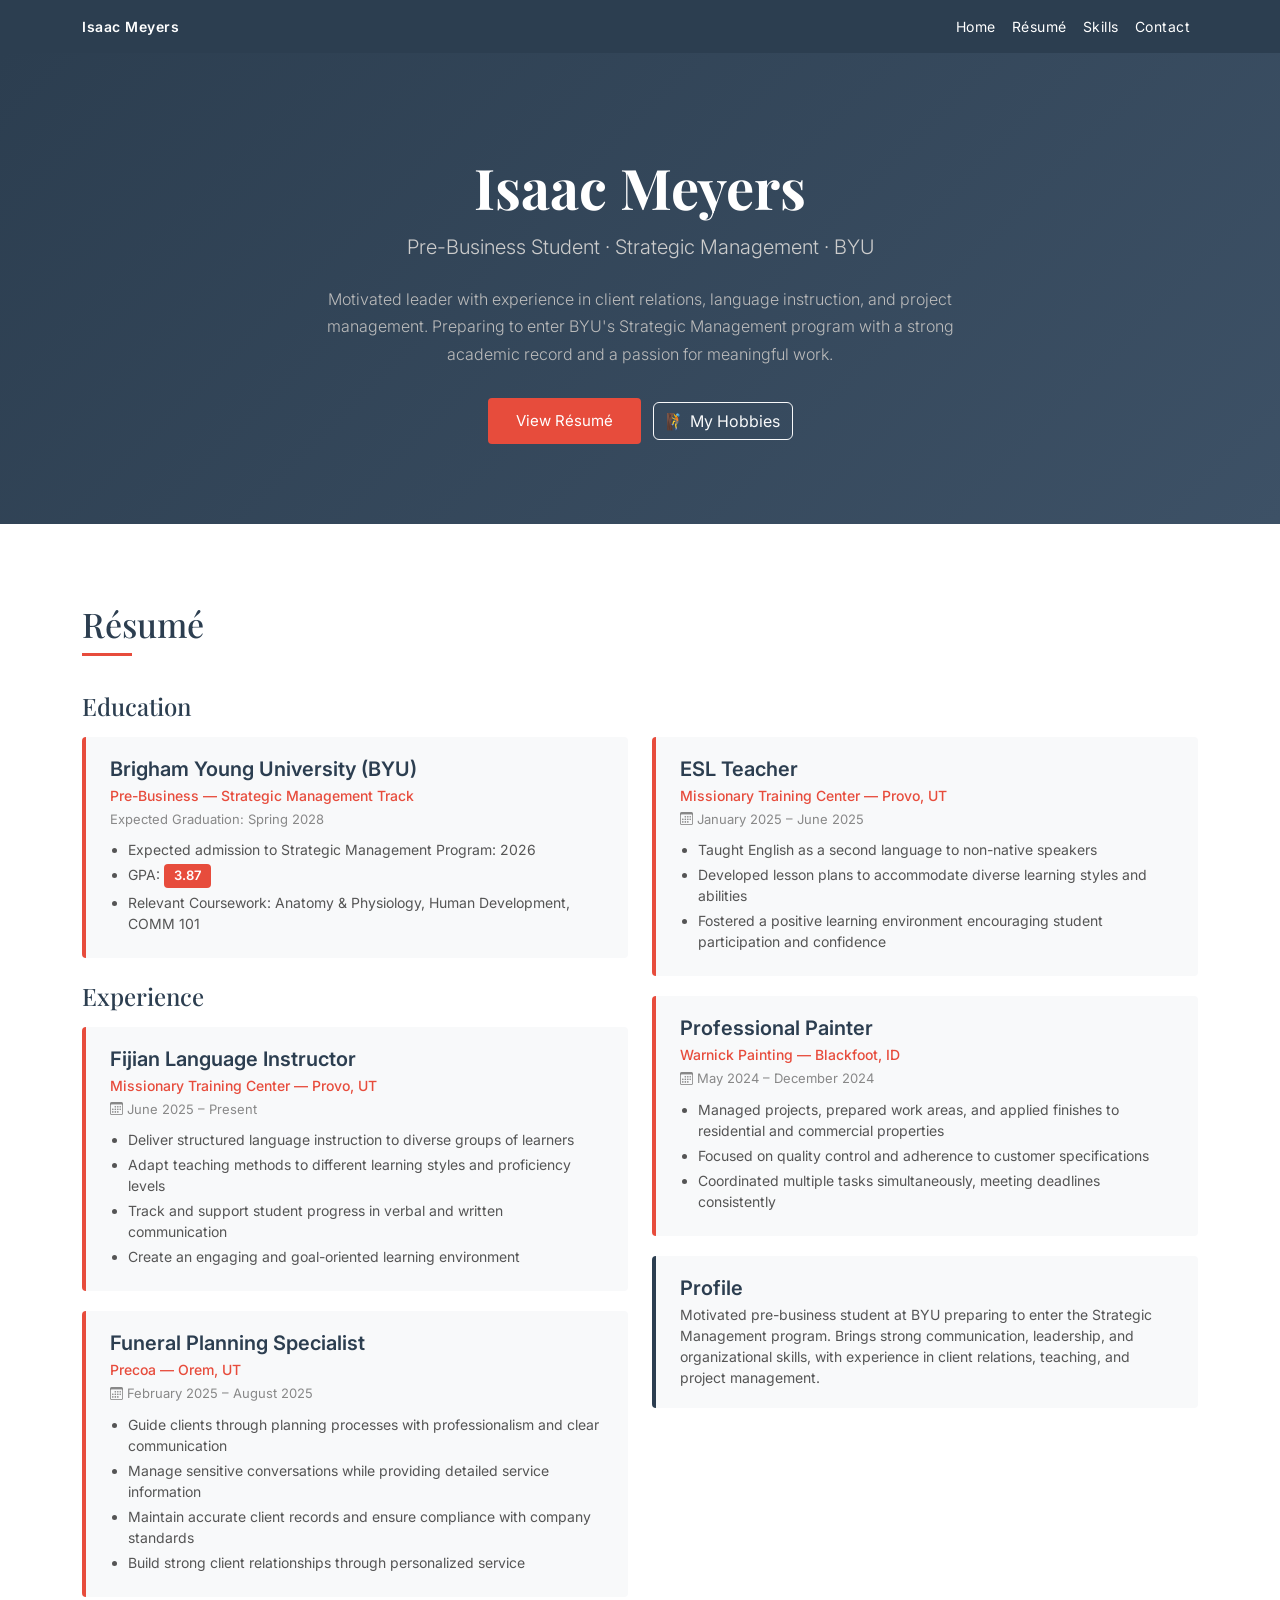
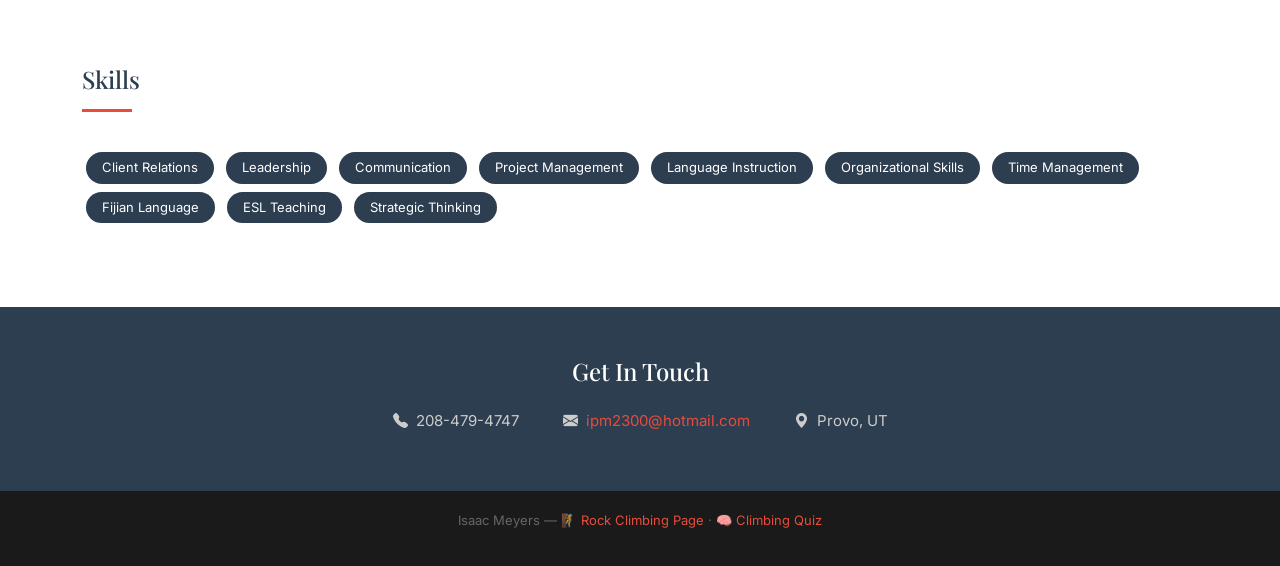
==== index.html @ 63494b7c "Add files via upload" ====
<!DOCTYPE html>
<html lang="en">
<head>
    <meta charset="UTF-8">
    <meta name="viewport" content="width=device-width, initial-scale=1.0">
    <title>Isaac Meyers</title>
    <!-- Bootstrap 5 -->
    <link href="https://cdn.jsdelivr.net/npm/bootstrap@5.3.2/dist/css/bootstrap.min.css" rel="stylesheet">
    <!-- Google Fonts -->
    <link href="https://fonts.googleapis.com/css2?family=Playfair+Display:wght@400;700&family=Inter:wght@300;400;500;600&display=swap" rel="stylesheet">
    <!-- Bootstrap Icons -->
    <link rel="stylesheet" href="https://cdn.jsdelivr.net/npm/bootstrap-icons@1.11.3/font/bootstrap-icons.min.css">
    <style>
        :root {
            --primary: #2c3e50;
            --accent: #e74c3c;
        }
        body {
            font-family: 'Inter', sans-serif;
            color: #333;
        }
        /* Navbar */
        .navbar { background-color: var(--primary) !important; }
        .navbar-brand, .nav-link { color: #fff !important; font-size: 14px; letter-spacing: 0.5px; }
        .nav-link:hover { color: #e74c3c !important; }

        /* Hero */
        .hero-section {
            background: linear-gradient(135deg, #2c3e50 0%, #3d5166 100%);
            color: #fff;
            padding: 100px 0 80px;
            text-align: center;
        }
        .hero-section h1 {
            font-family: 'Playfair Display', serif;
            font-size: 56px;
            font-weight: 700;
            margin-bottom: 12px;
        }
        .hero-section .subtitle {
            font-size: 20px;
            color: #ccc;
            margin-bottom: 24px;
            font-weight: 300;
        }
        .hero-section .lead {
            max-width: 640px;
            margin: 0 auto 30px;
            color: #bbb;
            font-size: 16px;
            line-height: 1.7;
        }
        .btn-accent {
            background-color: var(--accent);
            color: #fff;
            border: none;
            padding: 12px 28px;
            font-size: 15px;
            border-radius: 4px;
        }
        .btn-accent:hover { background-color: #c0392b; color: #fff; }

        /* Section headings */
        .section-title {
            font-family: 'Playfair Display', serif;
            font-size: 34px;
            color: var(--primary);
            margin-bottom: 8px;
        }
        .section-underline {
            width: 50px;
            height: 3px;
            background: var(--accent);
            margin-bottom: 36px;
        }

        /* Resume section */
        .resume-section { padding: 80px 0; background: #fff; }

        .resume-card {
            background: #f8f9fa;
            border-left: 4px solid var(--accent);
            border-radius: 4px;
            padding: 20px 24px;
            margin-bottom: 20px;
        }
        .resume-card h5 { font-weight: 600; color: var(--primary); margin-bottom: 4px; }
        .resume-card .company { color: var(--accent); font-size: 14px; margin-bottom: 4px; font-weight: 500; }
        .resume-card .dates { color: #888; font-size: 13px; margin-bottom: 10px; }
        .resume-card ul { padding-left: 18px; margin: 0; color: #555; font-size: 14px; }
        .resume-card ul li { margin-bottom: 4px; }

        /* Skills */
        .skill-badge {
            display: inline-block;
            background: var(--primary);
            color: #fff;
            padding: 6px 16px;
            border-radius: 99px;
            font-size: 13px;
            margin: 4px;
        }

        /* Contact / info strip */
        .info-strip {
            background: var(--primary);
            color: #ccc;
            padding: 50px 0;
            text-align: center;
        }
        .info-strip a { color: var(--accent); text-decoration: none; }
        .info-strip .icon-item { margin: 8px 20px; display: inline-block; font-size: 15px; }

        /* Footer */
        footer {
            background: #1a1a1a;
            color: #666;
            text-align: center;
            padding: 20px;
            font-size: 13px;
        }
        footer a { color: #e74c3c; text-decoration: none; }

        .gpa-badge {
            background: var(--accent);
            color: #fff;
            border-radius: 4px;
            padding: 2px 10px;
            font-size: 13px;
            font-weight: 600;
            display: inline-block;
        }
    </style>
</head>
<body>

<!-- Navbar -->
<nav class="navbar navbar-expand-lg">
    <div class="container">
        <a class="navbar-brand fw-semibold" href="index.html">Isaac Meyers</a>
        <button class="navbar-toggler" type="button" data-bs-toggle="collapse" data-bs-target="#navbarNav">
            <span class="navbar-toggler-icon" style="filter:invert(1);"></span>
        </button>
        <div class="collapse navbar-collapse" id="navbarNav">
            <ul class="navbar-nav ms-auto">
                <li class="nav-item"><a class="nav-link" href="index.html">Home</a></li>
                <li class="nav-item"><a class="nav-link" href="#resume">Résumé</a></li>
                <li class="nav-item"><a class="nav-link" href="#skills">Skills</a></li>
                <li class="nav-item"><a class="nav-link" href="#contact">Contact</a></li>
            </ul>
        </div>
    </div>
</nav>

<!-- Hero -->
<section class="hero-section">
    <div class="container">
        <h1>Isaac Meyers</h1>
        <p class="subtitle">Pre-Business Student · Strategic Management · BYU</p>
        <p class="lead">
            Motivated leader with experience in client relations, language instruction, and project management. 
            Preparing to enter BYU's Strategic Management program with a strong academic record and a passion for 
            meaningful work.
        </p>
        <a href="#resume" class="btn btn-accent me-2">View Résumé</a>
        <a href="scratch.html" class="btn btn-outline-light">🧗 My Hobbies</a>
    </div>
</section>

<!-- Resume Section -->
<section class="resume-section" id="resume">
    <div class="container">
        <h2 class="section-title">Résumé</h2>
        <div class="section-underline"></div>

        <div class="row">

            <!-- Left Column -->
            <div class="col-lg-6">

                <!-- Education -->
                <h4 class="mb-3" style="color:var(--primary); font-family:'Playfair Display',serif;">Education</h4>
                <div class="resume-card mb-4">
                    <h5>Brigham Young University (BYU)</h5>
                    <div class="company">Pre-Business — Strategic Management Track</div>
                    <div class="dates">Expected Graduation: Spring 2028</div>
                    <ul>
                        <li>Expected admission to Strategic Management Program: 2026</li>
                        <li>GPA: <span class="gpa-badge">3.87</span></li>
                        <li>Relevant Coursework: Anatomy &amp; Physiology, Human Development, COMM 101</li>
                    </ul>
                </div>

                <!-- Experience 1 -->
                <h4 class="mb-3 mt-4" style="color:var(--primary); font-family:'Playfair Display',serif;">Experience</h4>

                <div class="resume-card">
                    <h5>Fijian Language Instructor</h5>
                    <div class="company">Missionary Training Center — Provo, UT</div>
                    <div class="dates"><i class="bi bi-calendar3"></i> June 2025 – Present</div>
                    <ul>
                        <li>Deliver structured language instruction to diverse groups of learners</li>
                        <li>Adapt teaching methods to different learning styles and proficiency levels</li>
                        <li>Track and support student progress in verbal and written communication</li>
                        <li>Create an engaging and goal-oriented learning environment</li>
                    </ul>
                </div>

                <div class="resume-card">
                    <h5>Funeral Planning Specialist</h5>
                    <div class="company">Precoa — Orem, UT</div>
                    <div class="dates"><i class="bi bi-calendar3"></i> February 2025 – August 2025</div>
                    <ul>
                        <li>Guide clients through planning processes with professionalism and clear communication</li>
                        <li>Manage sensitive conversations while providing detailed service information</li>
                        <li>Maintain accurate client records and ensure compliance with company standards</li>
                        <li>Build strong client relationships through personalized service</li>
                    </ul>
                </div>
            </div>

            <!-- Right Column -->
            <div class="col-lg-6">

                <h4 class="mb-3" style="color:var(--primary); font-family:'Playfair Display',serif; visibility:hidden;">Experience (cont.)</h4>

                <div class="resume-card">
                    <h5>ESL Teacher</h5>
                    <div class="company">Missionary Training Center — Provo, UT</div>
                    <div class="dates"><i class="bi bi-calendar3"></i> January 2025 – June 2025</div>
                    <ul>
                        <li>Taught English as a second language to non-native speakers</li>
                        <li>Developed lesson plans to accommodate diverse learning styles and abilities</li>
                        <li>Fostered a positive learning environment encouraging student participation and confidence</li>
                    </ul>
                </div>

                <div class="resume-card">
                    <h5>Professional Painter</h5>
                    <div class="company">Warnick Painting — Blackfoot, ID</div>
                    <div class="dates"><i class="bi bi-calendar3"></i> May 2024 – December 2024</div>
                    <ul>
                        <li>Managed projects, prepared work areas, and applied finishes to residential and commercial properties</li>
                        <li>Focused on quality control and adherence to customer specifications</li>
                        <li>Coordinated multiple tasks simultaneously, meeting deadlines consistently</li>
                    </ul>
                </div>

                <!-- Profile summary -->
                <div class="resume-card mt-2" style="border-left-color: var(--primary);">
                    <h5>Profile</h5>
                    <p style="font-size:14px; color:#555; margin:0;">
                        Motivated pre-business student at BYU preparing to enter the Strategic Management program. 
                        Brings strong communication, leadership, and organizational skills, with experience in 
                        client relations, teaching, and project management.
                    </p>
                </div>
            </div>
        </div>

        <!-- Skills -->
        <div class="mt-5" id="skills">
            <h4 class="mb-3" style="color:var(--primary); font-family:'Playfair Display',serif;">Skills</h4>
            <div class="section-underline"></div>
            <div>
                <span class="skill-badge">Client Relations</span>
                <span class="skill-badge">Leadership</span>
                <span class="skill-badge">Communication</span>
                <span class="skill-badge">Project Management</span>
                <span class="skill-badge">Language Instruction</span>
                <span class="skill-badge">Organizational Skills</span>
                <span class="skill-badge">Time Management</span>
                <span class="skill-badge">Fijian Language</span>
                <span class="skill-badge">ESL Teaching</span>
                <span class="skill-badge">Strategic Thinking</span>
            </div>
        </div>
    </div>
</section>

<!-- Contact Strip -->
<div class="info-strip" id="contact">
    <div class="container">
        <h4 class="mb-3" style="color:#fff; font-family:'Playfair Display',serif;">Get In Touch</h4>
        <div>
            <span class="icon-item"><i class="bi bi-telephone-fill me-1"></i> 208-479-4747</span>
            <span class="icon-item"><i class="bi bi-envelope-fill me-1"></i> <a href="mailto:ipm2300@hotmail.com">ipm2300@hotmail.com</a></span>
            <span class="icon-item"><i class="bi bi-geo-alt-fill me-1"></i> Provo, UT</span>
        </div>
    </div>
</div>

<!-- Footer -->
<footer>
    <p>Isaac Meyers &mdash; 
        <a href="scratch.html">🧗 Rock Climbing Page</a> &middot; 
        <a href="webapp.html">🧠 Climbing Quiz</a>
    </p>
</footer>

<script src="https://cdn.jsdelivr.net/npm/bootstrap@5.3.2/dist/js/bootstrap.bundle.min.js"></script>
</body>
</html>
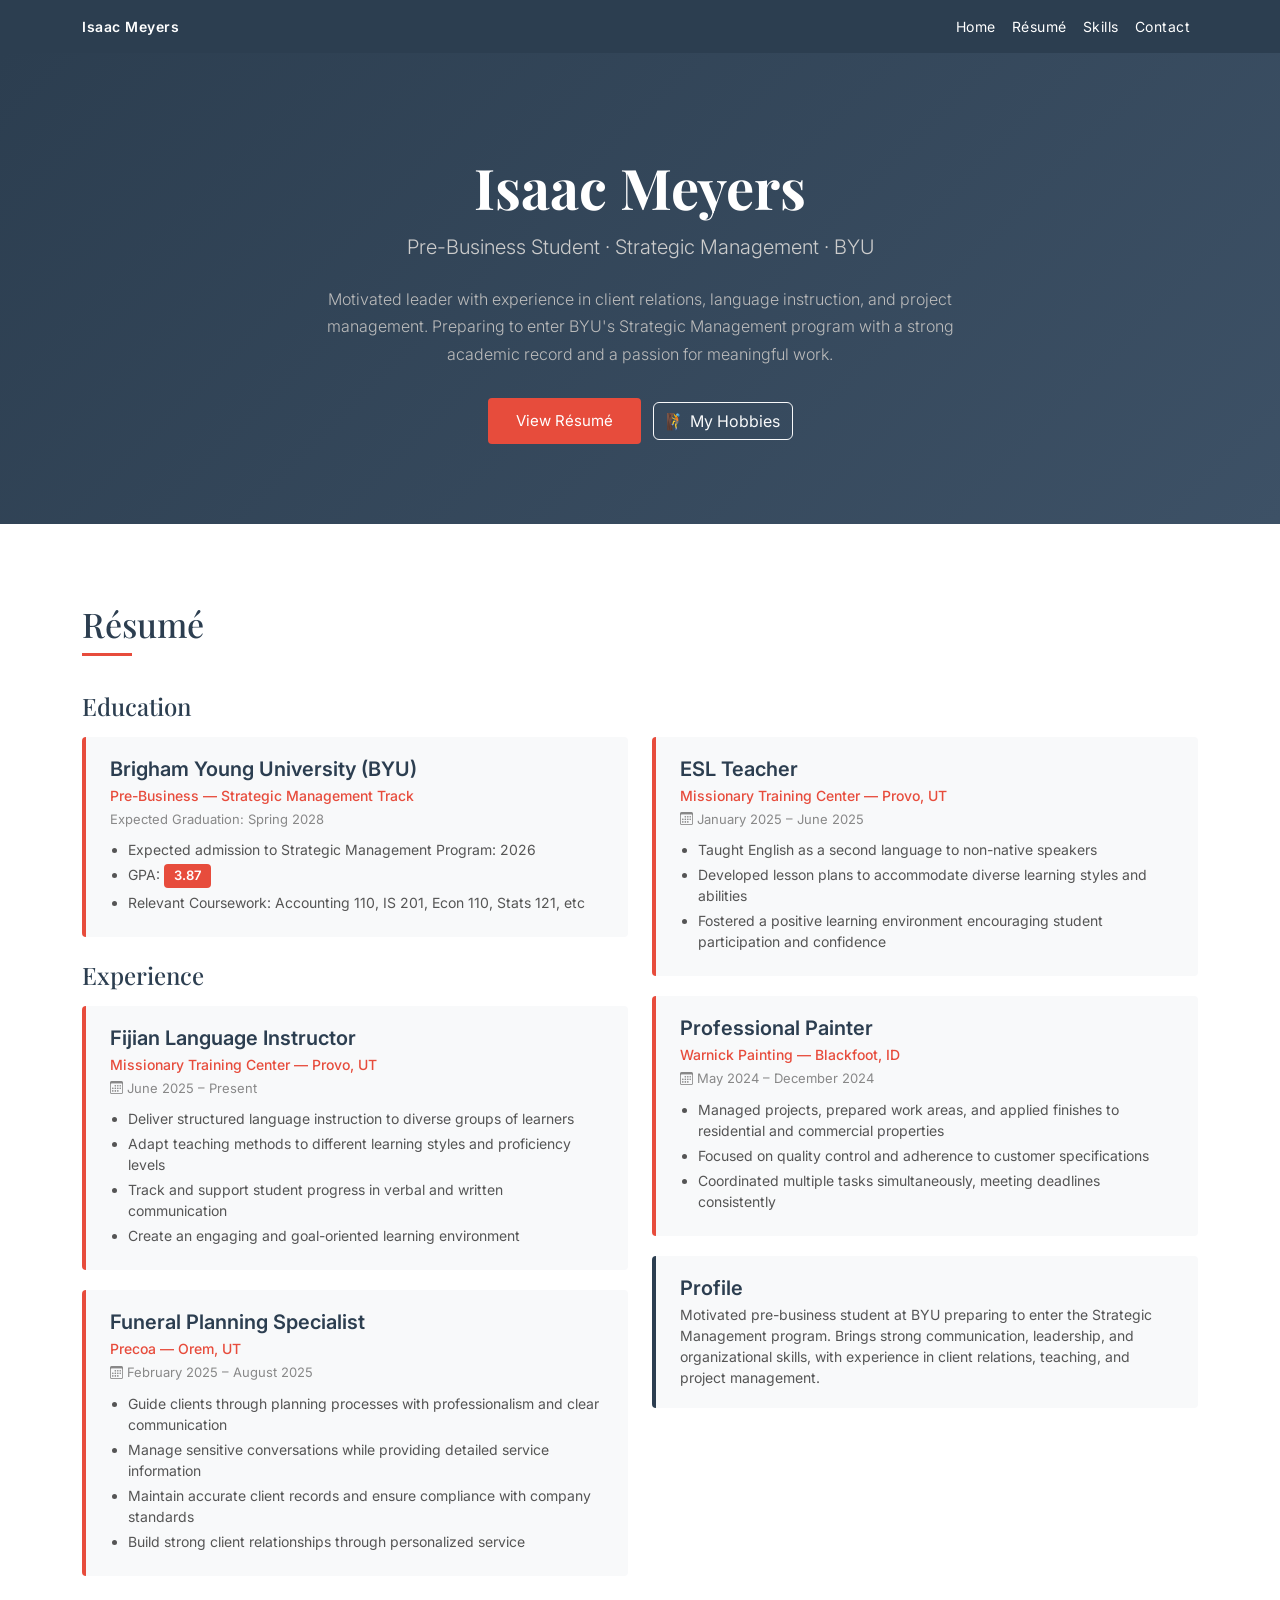
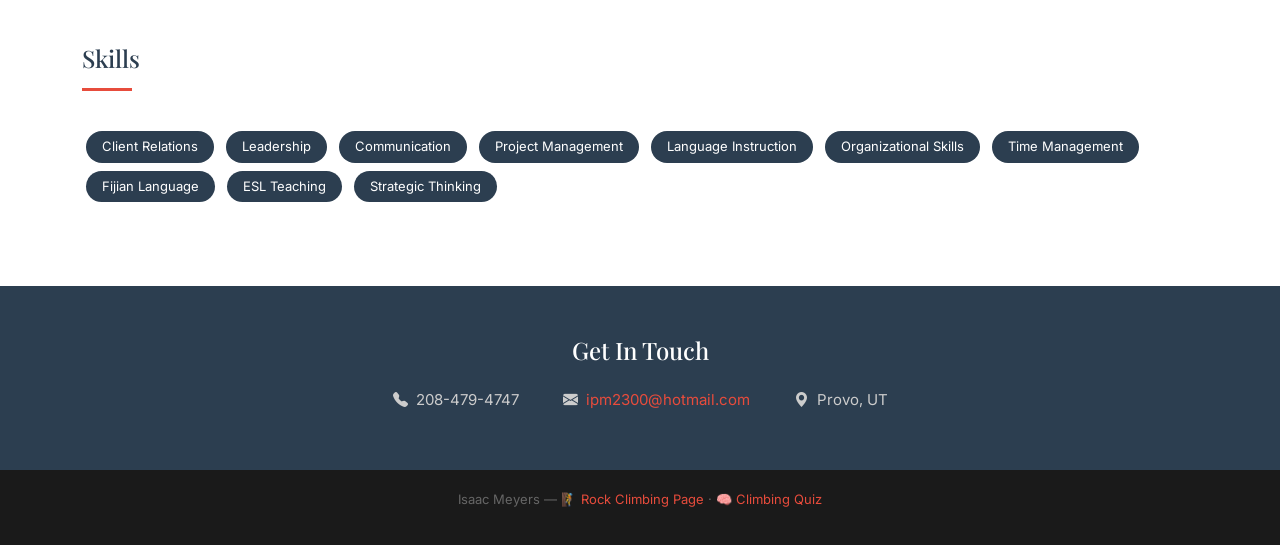
==== commit 131c80a8: "Update relevant coursework in index.html" ====
--- a/index.html
+++ b/index.html
@@ -187,7 +187,7 @@
                     <ul>
                         <li>Expected admission to Strategic Management Program: 2026</li>
                         <li>GPA: <span class="gpa-badge">3.87</span></li>
-                        <li>Relevant Coursework: Anatomy &amp; Physiology, Human Development, COMM 101</li>
+                        <li>Relevant Coursework: Accounting 110, IS 201, Econ 110, Stats 121, etc</li>
                     </ul>
                 </div>
 
